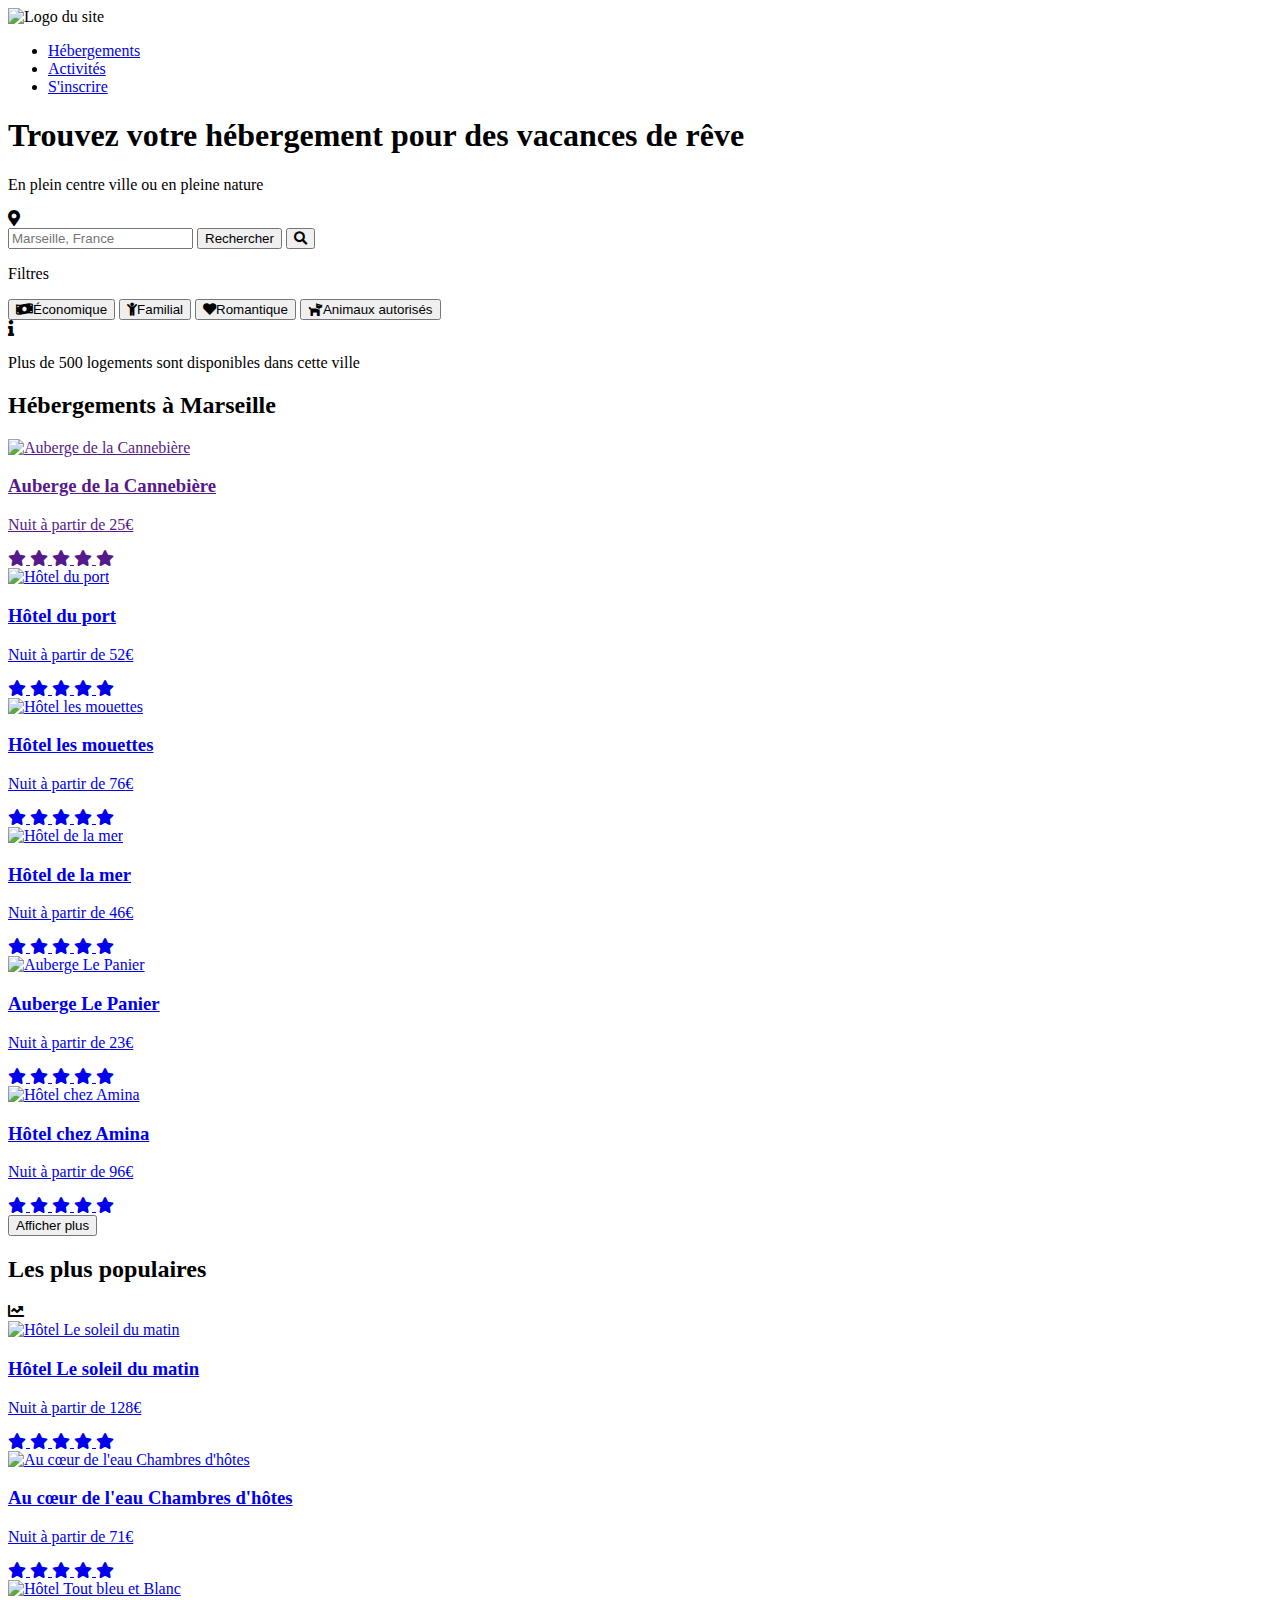
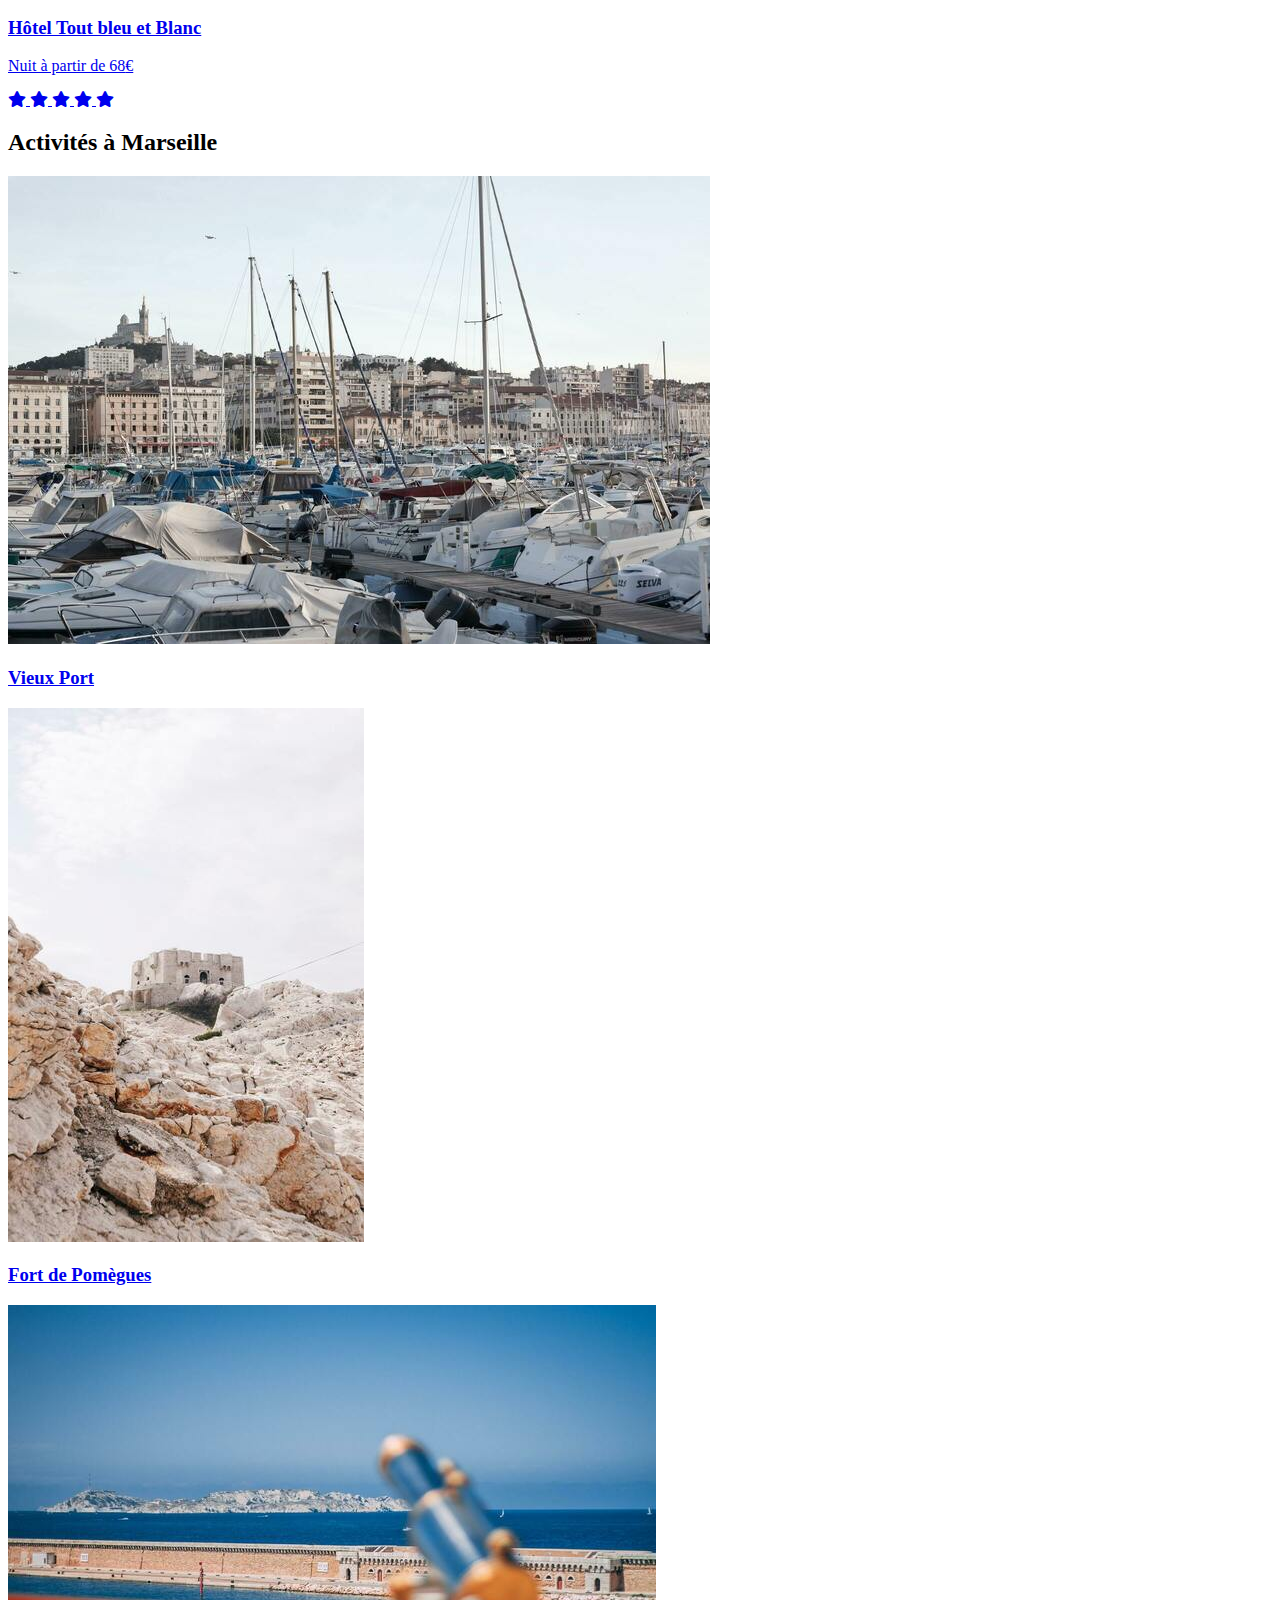
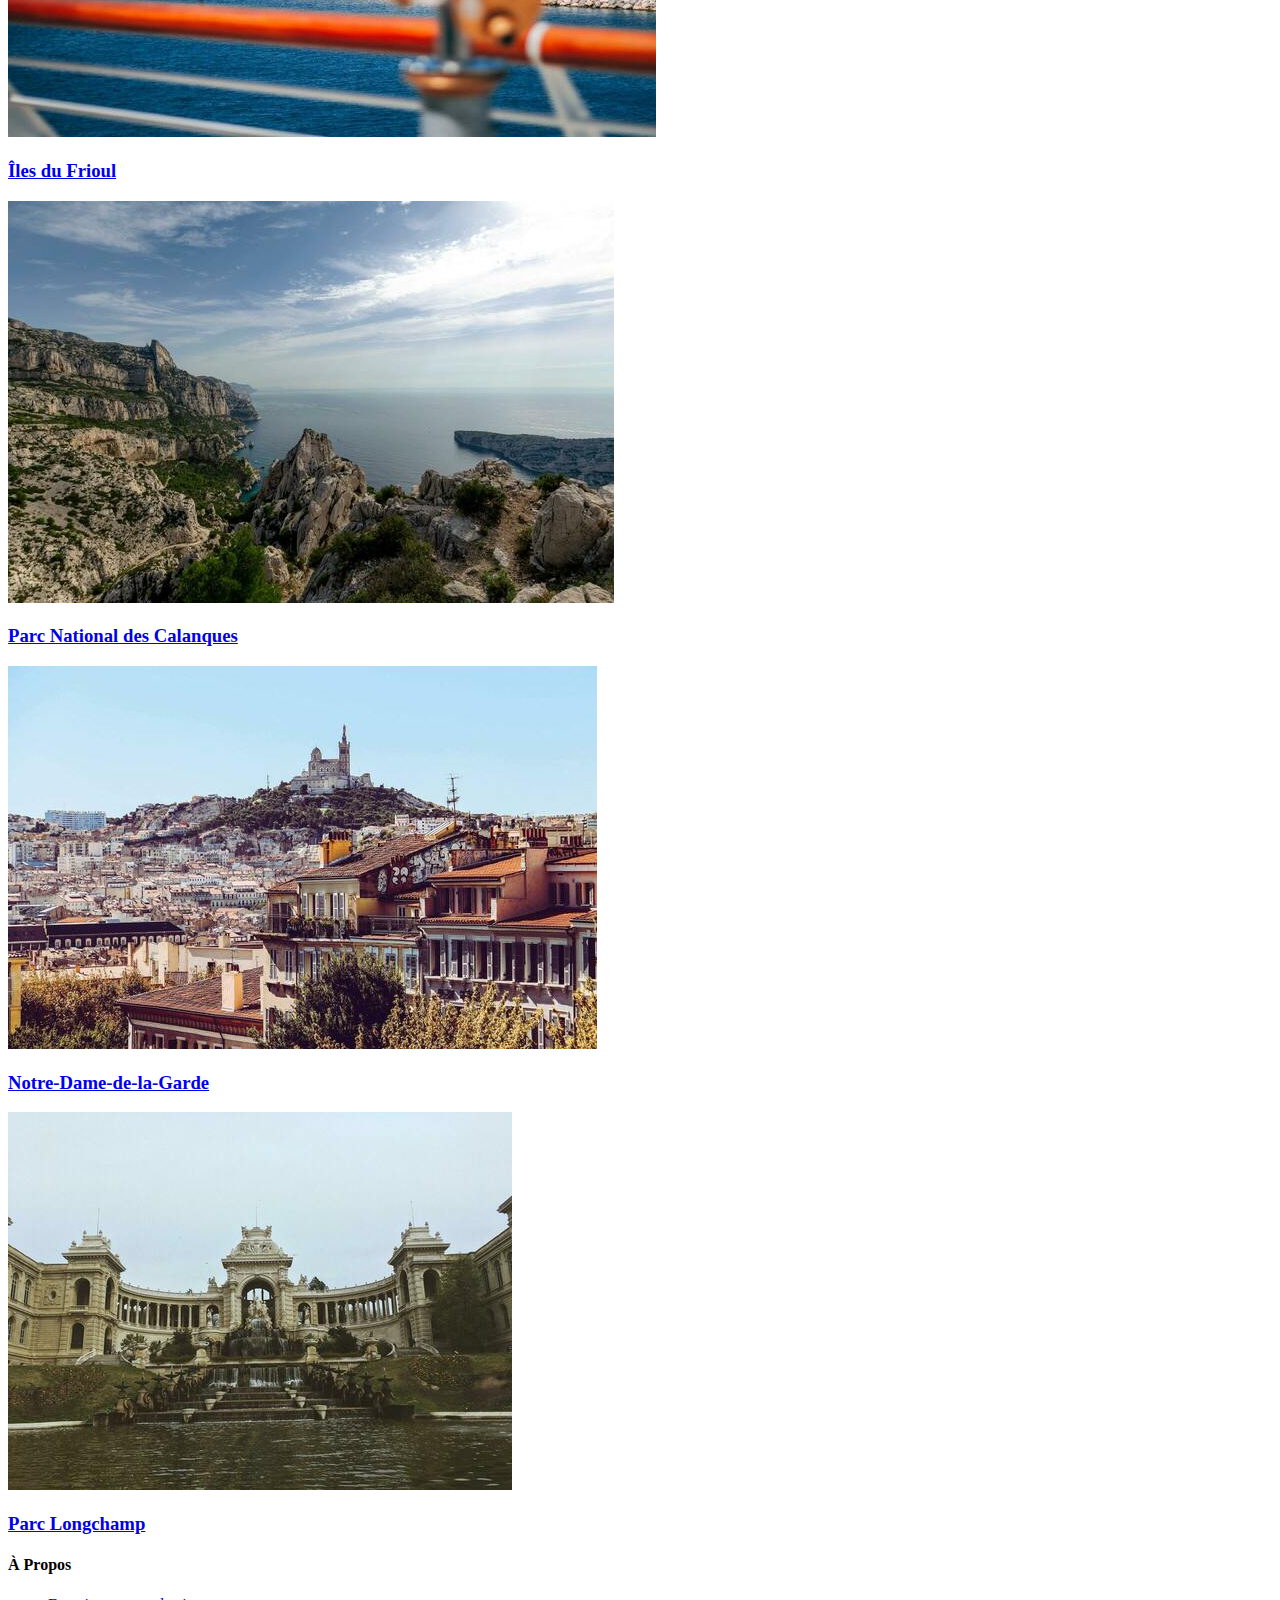
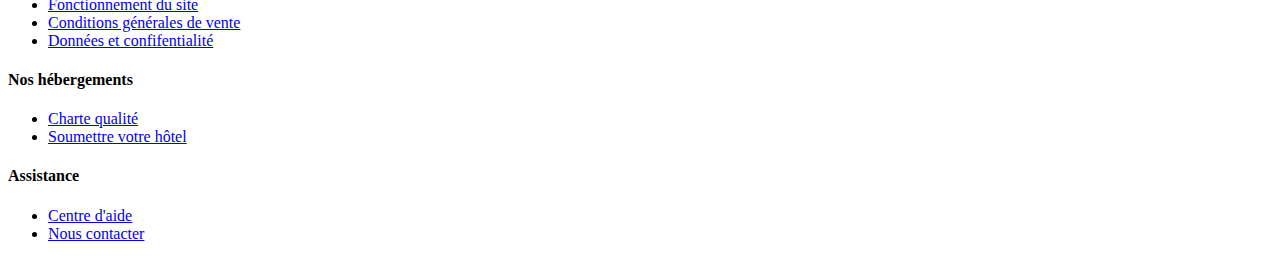
==== index.html @ c5d095ed "--no-edit" ====
<!DOCTYPE html>
<html lang="fr">

<head>
  <meta charset="UTF-8" />
  <meta http-equiv="X-UA-Compatible" content="IE=edge" />
  <meta name="viewport" content="width=device-width, initial-scale=1, minimum-scale=1" />
  <title>Reservia</title>
  <link rel="preconnect" href="https://fonts.gstatic.com" />
  <link
    href="https://fonts.googleapis.com/css2?family=Raleway:ital,wght@0,100;0,200;0,300;0,400;0,500;0,600;0,700;0,800;0,900;1,100;1,200;1,300;1,400;1,500;1,600;1,700;1,800;1,900&display=swap"
    rel="stylesheet" />
  <link rel="stylesheet" href="https://cdnjs.cloudflare.com/ajax/libs/font-awesome/5.15.3/css/all.min.css" />
  <link rel="stylesheet" href="./css/style.css" />
</head>

<body>
  <!----------Header---------->
  <header class="header">
    <img class="header__logo" src="../images/logo/Reservia.svg" alt="Logo du site" />
    <nav class="header__menu">
      <ul class="header__navigation">
        <li><a class="header__btn header__btn--accommodation" href="#hebergements">Hébergements</a></li>
        <li><a class="header__btn header__btn--activity" href="#activites">Activités</a></li>
        <li><a class="header__btn header__btn--blue header__btn--signUp btn" href="#">S'inscrire</a></li>
      </ul>
    </nav>
  </header>
  <div class="container">

    <main>
      <!--------Recherche et filtres---------->
      <section id="hebergements" class="search">
        <h1 class="search__title">
          Trouvez votre hébergement pour des vacances de rêve
        </h1>
        <p class="search__description">
          En plein centre ville ou en pleine nature
        </p>

        <!--Barre de recherche-->
        <div class="searchbar">
          <div class="searchbar__logo">
            <i class="fas fa-map-marker-alt"></i>
          </div>
          <input class="searchbar__box" type="text" placeholder="Marseille, France" />
          <button class="searchbar__btn btn">Rechercher</button>
          <button class="searchbar__btn--mobile btn"><i class="fas fa-search"></i></button>
        </div>

        <!--Filtres-->
        <div class="filter">
          <p class="filter__name">Filtres</p>
          <div class="filter__block">
            <button class="filter__btn btn">
              <i class="filter__logo fas fa-money-bill-wave"></i>Économique
            </button>
            <button class="filter__btn btn">
              <i class="filter__logo fas fa-child"></i>Familial
            </button>
            <button class="filter__btn btn">
              <i class="filter__logo fas fa-heart"></i>Romantique
            </button>
            <button class="filter__btn btn">
              <i class="filter__logo fas fa-dog"></i>Animaux autorisés
            </button>
          </div>
        </div>
        <div class="search-result">
          <i class="search-result__logo fas fa-info"></i>
          <p class="search-result__text">
            Plus de 500 logements sont disponibles dans cette ville
          </p>
        </div>
      </section>

      <!----------Cartes hébergements--------->
      <section class="accommodation">
        <!--Cartes ville-->
        <div class="city-accommodation">
          <h2 class="city-accommodation__title">Hébergements à Marseille</h2>
          <div class="city-accommodation__layout">
            <a href="">
              <article class="city-card">
                <img class="city-card__picture" src="../images/hebergements/AubergeDeLaCannebiere.jpg"
                  alt="Auberge de la Cannebière" />
                <div class="city-card__content">
                  <h3 class="city-card__title">Auberge de la Cannebière</h3>
                  <p class="city-card__description">Nuit à partir de <span class="price">25€</span> </p>
                  <div class="city-card__rating">
                    <i class="fas fa-star"></i>
                    <i class="fas fa-star"></i>
                    <i class="fas fa-star"></i>
                    <i class="fas fa-star"></i>
                    <i class="card__rating--grey fas fa-star"></i>
                  </div>
                </div>
              </article>
            </a>
            <a href="#">
              <article class="city-card">
                <img class="city-card__picture" src="../images/hebergements/HotelDuPort.jpg" alt="Hôtel du port" />
                <div class="city-card__content">
                  <h3 class="city-card__title">Hôtel du port</h3>
                  <p class="city-card__description">Nuit à partir de 52<span class="price">€</span></p>
                  <div class="city-card__rating">
                    <i class="fas fa-star"></i>
                    <i class="fas fa-star"></i>
                    <i class="fas fa-star"></i>
                    <i class="fas fa-star"></i>
                    <i class="fas fa-star"></i>
                  </div>
                </div>
              </article>
            </a>
            <a href="#">
              <article class="city-card">
                <img class="city-card__picture" src="../images/hebergements/HotelLesMouettes.jpg"
                  alt="Hôtel les mouettes" />
                <div class="city-card__content">
                  <h3 class="city-card__title">Hôtel les mouettes</h3>
                  <p class="city-card__description">Nuit à partir de 76<span class="price">€</span></p>
                  <div class="city-card__rating">
                    <i class="fas fa-star"></i>
                    <i class="fas fa-star"></i>
                    <i class="fas fa-star"></i>
                    <i class="fas fa-star"></i>
                    <i class="card__rating--grey fas fa-star"></i>
                  </div>
                </div>
              </article>
            </a>
            <a href="#">
              <article class="city-card">
                <img class="city-card__picture" src="../images/hebergements/hotelDeLaMer.jpg" alt="Hôtel de la mer" />
                <div class="city-card__content">
                  <h3 class="city-card__title">Hôtel de la mer</h3>
                  <p class="city-card__description">Nuit à partir de 46<span class="price">€</span></p>
                  <div class="city-card__rating">
                    <i class="fas fa-star"></i>
                    <i class="fas fa-star"></i>
                    <i class="fas fa-star"></i>
                    <i class="card__rating--grey fas fa-star"></i>
                    <i class="card__rating--grey fas fa-star"></i>
                  </div>
                </div>
              </article>
            </a>
            <a href="#">
              <article class="city-card">
                <img class="city-card__picture" src="../images/hebergements/AubergeLePanier.jpg"
                  alt="Auberge Le Panier" />
                <div class="city-card__content">
                  <h3 class="city-card__title">Auberge Le Panier</h3>
                  <p class="city-card__description">Nuit à partir de <span class="price">23€</span></p>
                  <div class="city-card__rating">
                    <i class="fas fa-star"></i>
                    <i class="fas fa-star"></i>
                    <i class="fas fa-star"></i>
                    <i class="fas fa-star"></i>
                    <i class="card__rating--grey fas fa-star"></i>
                  </div>
                </div>
              </article>
            </a>
            <a href="#">
              <article class="city-card">
                <img class="city-card__picture" src="../images/hebergements/hotelChezAmina.jpg"
                  alt="Hôtel chez Amina" />
                <div class="city-card__content">
                  <h3 class="city-card__title">Hôtel chez Amina</h3>
                  <p class="city-card__description">Nuit à partir de 96<span class="price">€</span></p>
                  <div class="city-card__rating">
                    <i class="fas fa-star"></i>
                    <i class="fas fa-star"></i>
                    <i class="fas fa-star"></i>
                    <i class="fas fa-star"></i>
                    <i class="card__rating--grey fas fa-star"></i>
                  </div>
                </div>
              </article>
            </a>
          </div>
          <button class="city-accommodation__btn btn">Afficher plus</button>
        </div>

        <!--Cartes populaires-->
        <div class="popular-accommodation">
          <div class="popular-accommodation__header">
            <h2 class="popular-accommodation__title">Les plus populaires</h2>
            <i class="popular-accommodation__logo fas fa-chart-line"></i>
          </div>
          <div class="popular-accommodation__layout">
            <a href="#">
              <article class="popular-card">
                <img src="../images/hebergements/HotelLeSoleil.jpg" alt="Hôtel Le soleil du matin"
                  class="popular-card__picture">
                <div class="popular-card__content">
                  <h3 class="popular-card__title">Hôtel Le soleil du matin</h3>
                  <p class="popular-card__description">Nuit à partir de 128<span class="price">€</span></p>
                  <div class="popular-card__rating">
                    <i class="fas fa-star"></i>
                    <i class="fas fa-star"></i>
                    <i class="fas fa-star"></i>
                    <i class="fas fa-star"></i>
                    <i class="fas fa-star"></i>
                  </div>
                </div>
              </article>
            </a>
            <a href="#">
              <article class="popular-card">
                <img src="../images/hebergements/auCoeurDeLeau.jpg" alt="Au cœur de l'eau Chambres d'hôtes"
                  class="popular-card__picture">
                <div class="popular-card__content">
                  <h3 class="popular-card__title">Au cœur de l'eau Chambres d'hôtes</h3>
                  <p class="popular-card__description">Nuit à partir de 71<span class="price">€</span></p>
                  <div class="popular-card__rating">
                    <i class="fas fa-star"></i>
                    <i class="fas fa-star"></i>
                    <i class="fas fa-star"></i>
                    <i class="fas fa-star"></i>
                    <i class="card__rating--grey fas fa-star"></i>
                  </div>
                </div>
              </article>
            </a>
            </article></a>
            <a href="#">
              <article class="popular-card">
                <img src="../images/hebergements/hotelToutBleu.jpg" alt="Hôtel Tout bleu et Blanc"
                  class="popular-card__picture">
                <div class="popular-card__content">
                  <h3 class="popular-card__title">Hôtel Tout bleu et Blanc</h3>
                  <p class="popular-card__description">Nuit à partir de 68<span class="price">€</span></p>
                  <div class="popular-card__rating">
                    <i class="fas fa-star"></i>
                    <i class="fas fa-star"></i>
                    <i class="fas fa-star"></i>
                    <i class="fas fa-star"></i>
                    <i class="card__rating--grey fas fa-star"></i>
                  </div>
                </div>
              </article>
            </a>
          </div>
        </div>
      </section>

      <!----------Cartes activités---------->
      <section id="activites" class="activity">
        <h2 class="activiy__title">Activités à Marseille</h2>
        <div class="activity__layout">
          <a href="#">
            <article class="activity-card activity-card--xlarge">
              <img class="activity-card__picture activity-card__picture--xlarge" src="../images/activites/VieuxPort.jpg"
                alt="Vieux Port">
              <h3 class="activity-card__title">Vieux Port</h3>
            </article>
          </a>
          <div class="activity__block">
            <a href="#">
              <article class="activity-card activity-card--large">
                <img class="activity-card__picture activity-card__picture--large"
                  src="../images/activites/FortDePomegues.jpg" alt="Fort de Pomègues">
                <h3 class="activity-card__title">Fort de Pomègues</h3>
              </article>
            </a>
            <a href="#">
              <article class="activity-card activity-card--xsmall">
                <img class="activity-card__picture activity-card__picture--xsmall"
                  src="../images/activites/IlesDuFrioul.jpg" alt="Îles du Frioul">
                <h3 class="activity-card__title">Îles du Frioul</h3>
              </article>
            </a>
          </div>
          <a href="#">
            <article class="activity-card activity-card--xlarge">
              <img class="activity-card__picture activity-card__picture--xlarge" src="../images/activites/Calanques.jpg"
                alt="Parc National des Calanques">
              <h3 class="activity-card__title">Parc National des Calanques</h3>
            </article>
          </a>
          <div class="activity__block">
            <a href="#">
              <article class="activity-card activity-card--small">
                <img class="activity-card__picture activity-card__picture--small"
                  src="../images/activites/NotreDame.jpg" alt="Notre-Dame-de-la-Garde">
                <h3 class="activity-card__title">Notre-Dame-de-la-Garde</h3>
              </article>
            </a>
            <a href="#">
              <article class="activity-card activity-card--medium">
                <img class="activity-card__picture activity-card__picture--medium"
                  src="../images/activites/ParcLongchamp.jpg" alt="Parc Longchamp">
                <h3 class="activity-card__title">Parc Longchamp</h3>
              </article>
            </a>
          </div>
        </div>
      </section>
    </main>
  </div>

  <!---------Footer---------->
  <footer class="footer">
    <div class="footer-section">
      <h4 class="footer-section__title">À Propos</h4>
      <ul class="footer-section__content">
        <li><a href="#">Fonctionnement du site</a></li>
        <li><a href="#">Conditions générales de vente</a></li>
        <li><a href="#">Données et confifentialité</a></li>
      </ul>
    </div>
    <div class="footer-section">
      <h4 class="footer-section__title">Nos hébergements</h4>
      <ul class="footer-section__content">
        <li><a href="#">Charte qualité</a></li>
        <li><a href="#">Soumettre votre hôtel</a></li>
      </ul>
    </div>
    <div class="footer-section">
      <h4 class="footer-section__title">Assistance</h4>
      <ul class="footer-section__content">
        <li><a href="#">Centre d'aide</a></li>
        <li><a href="#">Nous contacter</a></li>
      </ul>
    </div>
  </footer>
</body>

</html>
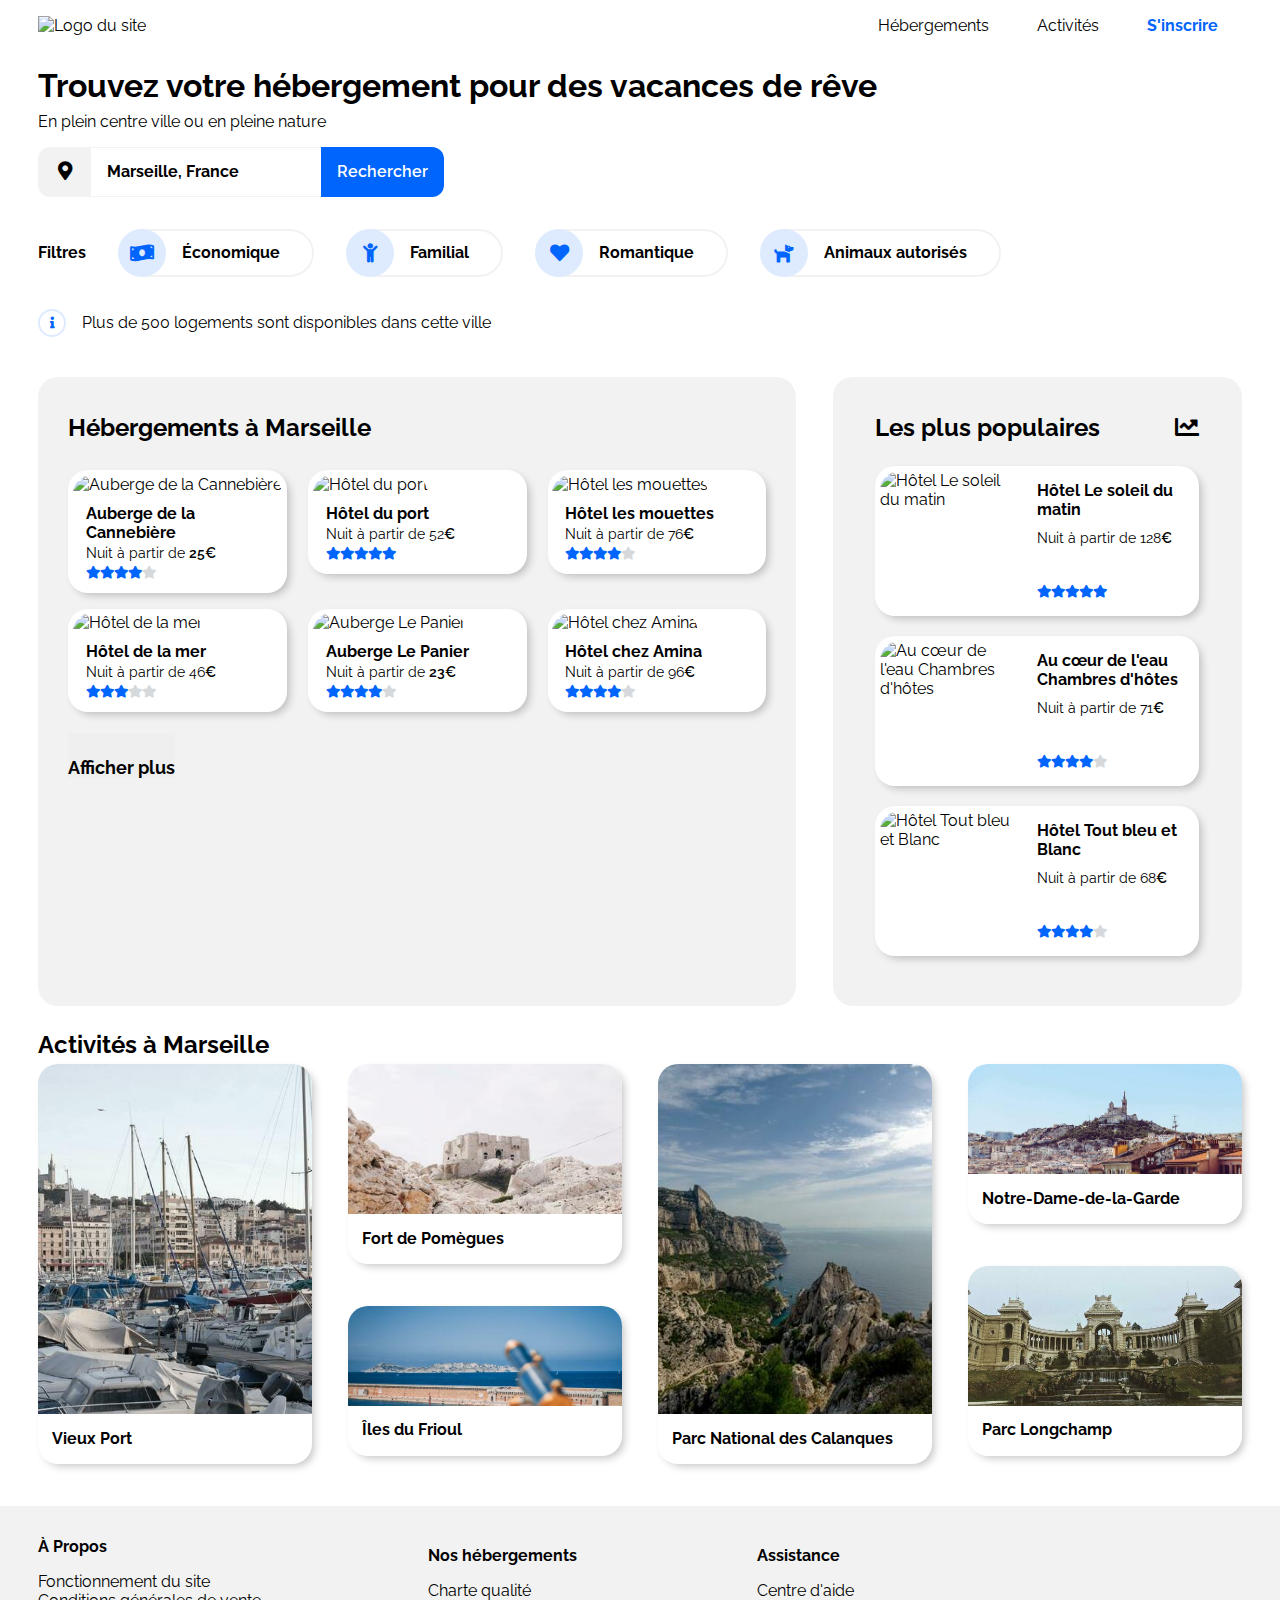
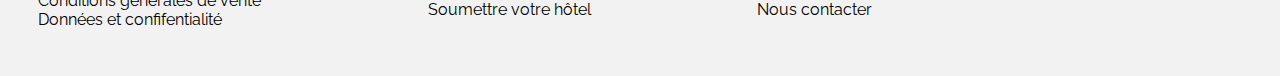
==== commit 9c41cd03: "modification du chemin css" ====
--- a/css/style.css
+++ b/css/style.css
@@ -0,0 +1,587 @@
+/*--------Structure générale----------*/
+* {
+    margin: 0;
+    padding: 0;
+    box-sizing: border-box;
+    font-family: "Raleway", sans-serif;
+}
+
+body {
+    max-width: 1440px;
+    margin: 0 auto;
+    width: 100%;
+}
+.container,
+.header {
+    margin: 0 3%;
+}
+a {
+    text-decoration: none;
+    color: black;
+}
+li {
+    list-style: none;
+}
+.searchbar__logo,
+.city-accommodation,
+.popular-accommodation,
+.footer {
+    background: #f2f2f2;
+}
+/*Polices*/
+.btn,
+.searchbar__box,
+.filter__name {
+    font-weight: 700;
+}
+.searchbar__btn,
+.price {
+    font-weight: 600;
+}
+
+/*Icônes Font Awesome*/
+i.fas {
+    display: flex;
+}
+
+/*----------Header----------*/
+.header {
+    display: flex;
+    justify-content: space-between;
+    align-items: center;
+    padding: 1rem 0;
+}
+.header__btn {
+    padding: 1.5rem;
+}
+.header__navigation {
+    display: flex;
+}
+.header__btn--signUp {
+    color: #0065fc;
+}
+.header__btn--accommodation:hover,
+.header__btn--activity:hover {
+    border-top: solid 2px #0065fc;
+    color: #0065fc;
+}
+
+/*----------Recherche et filtres----------*/
+
+/*Structure générale*/
+.search {
+    padding: 1rem 0;
+}
+.search__description {
+    margin: 0.5rem 0 1rem 0;
+}
+/*Barre de recherche*/
+.searchbar {
+    display: flex;
+}
+.searchbar__box,
+.searchbar__logo,
+.searchbar__btn,
+.searchbar__btn--mobile {
+    padding: 0.9rem 1em;
+}
+.searchbar__box,
+.searchbar__btn,
+.filter__btn {
+    font-size: 1rem;
+}
+.searchbar__logo {
+    border-radius: 12px 0 0 12px;
+    font-size: 1.2rem;
+}
+.searchbar__box {
+    border-left: none;
+    border-right: none;
+    border-bottom: 1px #f2f2f2 solid;
+    border-top: 1px #f2f2f2 solid;
+    color: black;
+}
+::placeholder {
+    color: black;
+}
+.searchbar__btn,
+.searchbar__btn--mobile {
+    background: #0065fc;
+    color: white;
+    border: none;
+}
+.searchbar__btn {
+    border-radius: 0 12px 12px 0;
+    opacity: 1;
+}
+@media (min-width: 1024px) {
+    .searchbar__btn--mobile {
+        display: none;
+    }
+}
+.searchbar__btn:hover {
+    opacity: 0.8;
+    cursor: pointer;
+}
+
+/*Filtres*/
+.filter {
+    display: flex;
+    align-items: center;
+    padding: 2rem 0;
+}
+.filter__name,
+.filter__logo,
+.search-result__logo {
+    margin-right: 1rem;
+}
+.filter__block {
+    display: flex;
+}
+.filter__btn {
+    display: flex;
+    align-items: center;
+    border: solid 2px #f2f2f2;
+    border-left: none;
+    border-radius: 30px;
+    padding-right: 2em;
+    background: none;
+    height: 3em;
+    margin: 0 1rem;
+    transform: scale(1);
+    transition: transform 250ms;
+}
+.filter__btn:hover {
+    transform: scale(1.2);
+    cursor: pointer;
+}
+.filter__logo {
+    display: flex;
+    justify-content: center;
+    align-items: center;
+    color: #0065fc;
+    background: #deebff;
+    font-size: 1.2rem;
+    height: 3rem;
+    width: 3rem;
+    border-radius: 50%;
+}
+.search-result {
+    display: flex;
+    align-items: center;
+}
+.search-result__logo {
+    display: flex;
+    justify-content: center;
+    align-items: center;
+    color: #0065fc;
+    font-size: 12px;
+    border: #deebff solid 2px;
+    padding: 1em;
+    height: 1.5rem;
+    width: 1.5rem;
+    border-radius: 50%;
+}
+/*----------Cartes hébergements et activités----------*/
+
+/*------Structure générale des cartes------*/
+.city-card,
+.popular-card,
+.activity-card {
+    background: white;
+    border-radius: 20px;
+    box-shadow: 4px 4px 8px -2px rgba(0, 0, 0, 0.24);
+}
+.city-card__picture,
+.popular-card__picture,
+.activity-card__picture {
+    object-fit: cover;
+    width: 100%;
+}
+.city-card__picture,
+.activity-card__picture {
+    border-radius: 20px 20px 0 0;
+}
+/*---Cartes hébergements---*/
+.accommodation {
+    display: flex;
+    justify-content: space-between;
+    padding: 2% 0;
+}
+.accommodation a {
+    width: 100%;
+}
+.city-accommodation,
+.popular-accommodation {
+    border-radius: 20px;
+    padding: 3% 2.5% 0.5% 2.5%;
+}
+.city-accommodation__layout,
+.popular-accommodation__layout {
+    padding: 1.5rem 0;
+}
+.city-card,
+.popular-card {
+    padding: 0.3rem;
+}
+.city-card__title,
+.popular-card__title {
+    font-size: 1em;
+}
+.city-card__description,
+.popular-card__description {
+    font-size: 0.9em;
+}
+.city-card__rating,
+.popular-card__rating {
+    display: flex;
+    color: #0065fc;
+    font-size: 0.8em;
+}
+.card__rating--grey {
+    color: #d5d9db;
+}
+
+/*--Cartes villes--*/
+.city-accommodation {
+    margin-right: 3%;
+    width: 65%;
+}
+.city-accommodation__layout {
+    display: grid;
+    grid-template-columns: 1fr 1fr 1fr;
+    justify-items: center;
+    grid-gap: 3%;
+}
+.city-card {
+    margin: 2% 0;
+    width: 100%;
+}
+.city-card__picture {
+    max-height: 115px;
+}
+.city-card__content {
+    padding: 0.5rem 0.8rem;
+}
+.city-card__title {
+    margin: 2px 0;
+}
+.city-card__description {
+    margin-bottom: 6px;
+}
+.city-accommodation__btn {
+    border: none;
+    font-size: 1.1rem;
+    padding-top: 1.5rem;
+    opacity: 1;
+}
+.city-accommodation__btn:hover {
+    cursor: pointer;
+    opacity: 0.8;
+}
+
+/*--Cartes populaires--*/
+.popular-accommodation {
+    width: 35%;
+}
+.popular-accommodation__header,
+.popular-accommodation__layout {
+    width: 93%;
+    margin: auto;
+}
+.popular-accommodation__header {
+    display: flex;
+    justify-content: space-between;
+    align-items: center;
+}
+.popular-accommodation__logo {
+    font-size: 1.5em;
+}
+.popular-card {
+    display: flex;
+    margin-bottom: 20px;
+    height: 150px;
+}
+.popular-card__picture {
+    max-height: 200px;
+    width: 45%;
+    min-width: 45%;
+    border-radius: 20px 0 0 20px;
+}
+.popular-card__content {
+    margin-left: 1rem;
+}
+.popular-card__title,
+.popular-card__description {
+    margin: 10px 0;
+}
+.popular-card__rating {
+    margin-top: 2.5rem;
+}
+/*-----Cartes activités-----*/
+.activity__layout {
+    display: grid;
+    grid-template-columns: 1fr 1fr 1fr 1fr;
+    grid-gap: 3%;
+    margin: 0;
+}
+.activity-card {
+    margin: 2% 0 15% 0;
+}
+.activity-card--xlarge {
+    height: 400px;
+}
+.activity-card__picture--xlarge {
+    height: 350px;
+    object-position: 35% 40%;
+}
+.activity-card--large {
+    height: 200px;
+}
+.activity-card__picture--large {
+    height: 150px;
+    object-position: 50% 45%;
+}
+.activity-card--xsmall {
+    height: 150px;
+}
+.activity-card__picture--xsmall {
+    height: 100px;
+    object-position: 50% 25%;
+}
+.activity-card--small {
+    height: 160px;
+}
+.activity-card__picture--small {
+    height: 110px;
+    object-position: 50% 1%;
+}
+.activity-card--medium {
+    height: 190px;
+}
+.activity-card__picture--medium {
+    height: 140px;
+}
+.activity-card__title {
+    font-size: 1em;
+    margin: 4% 0 4% 5%;
+}
+
+/*----------Footer----------*/
+.footer {
+    display: flex;
+    align-items: center;
+    height: 170px;
+}
+.footer-section {
+    margin: 0 10% 0 3%;
+}
+.footer-section__content {
+    padding: 1rem 0;
+}
+@media (min-width: 1441px) {
+    .footer {
+        margin: 0 3%;
+    }
+}
+
+/*------------------------------Version Mobile------------------------------*/
+@media (max-width: 1023px) {
+    .container {
+        margin: 4% 0;
+    }
+    .search,
+    .city-accommodation,
+    .activity {
+        margin: 0 4%;
+    }
+    h1,
+    h2 {
+        font-size: 1.3rem;
+    }
+    /*----------Header---------*/
+
+    .header {
+        margin: 0;
+        flex-wrap: wrap;
+        padding: 0;
+    }
+    .header__btn {
+        display: block;
+    }
+    .header__btn--signUp,
+    .header__logo {
+        padding: 1.5rem;
+    }
+    .header__menu {
+        text-align: center;
+    }
+    .header li {
+        width: 50%;
+    }
+
+    .header__btn--signUp {
+        position: absolute;
+        bottom: 80px;
+        right: 1px;
+    }
+    .header__menu {
+        width: 100%;
+    }
+    .header__navigation {
+        flex-wrap: wrap;
+        position: relative;
+    }
+    .header__btn--accommodation,
+    .header__btn--activity {
+        border-bottom: solid 3px #d5d9db;
+    }
+    .header__btn--accommodation:hover,
+    .header__btn--activity:hover {
+        border-top: none;
+        border-bottom: solid 3px #0065fc;
+        color: #0065fc;
+    }
+
+    /*----------Recherche et filtres---------*/
+
+    /*------Barre de recherche-----*/
+    .search__title,
+    .search__description {
+        margin-right: 5%;
+    }
+    .searchbar__btn {
+        display: none;
+    }
+    .searchbar__box {
+        padding: 1vh 5vw;
+    }
+    .searchbar__btn--mobile {
+        font-size: 1.1rem;
+        border-radius: 30%;
+        margin-left: -10px;
+    }
+    /*------Filtres------*/
+    .filter {
+        flex-direction: column;
+        align-items: unset;
+    }
+    .filter__block {
+        align-items: flex-start;
+        flex-wrap: wrap;
+        margin-top: 1rem;
+    }
+    .filter__btn {
+        margin: 0.3rem 0.5rem 0.3rem 0;
+        font-size: 0.9em;
+    }
+    /*----------Cartes hébergements et activités----------*/
+
+    /*---Structure générale des cartes---*/
+    .accommodation {
+        flex-direction: column-reverse;
+        align-items: center;
+    }
+    .city-accommodation,
+    .popular-accommodation,
+    .popular-accommodation__header,
+    .popular-accommodation__layout {
+        width: 100%;
+    }
+    .city-accommodation,
+    .popular-accommodation {
+        padding: 4%;
+    }
+    /*cartes populaires*/
+    .popular-accommodation {
+        border-radius: 0;
+    }
+    /*cartes villes*/
+    .city-accommodation,
+    .city-accommodation__btn {
+        background: none;
+    }
+    .city-accommodation {
+        width: 100%;
+    }
+    .city-accommodation__layout {
+        display: flex;
+        flex-direction: column;
+    }
+    .city-card {
+        width: 100%;
+    }
+    .city-accommodation__btn {
+        padding: 0;
+    }
+    /*Cartes activités*/
+    .activity {
+        padding: 1rem 0;
+    }
+    .activity__layout {
+        display: flex;
+        flex-direction: column;
+    }
+    .activity-card {
+        height: 200px;
+        margin: 1rem 0 0 0;
+    }
+
+    .activity-card__picture {
+        height: 150px;
+    }
+}
+/*----------Footer----------*/
+@media (max-width: 767px) {
+    .footer {
+        flex-direction: column;
+        align-items: flex-start;
+        height: 300px;
+        padding: 1rem 0;
+    }
+}
+
+/*--------------------Version tablette----------------------*/
+@media (min-width: 768px) and (max-width: 1023px) {
+    .accommodation {
+        padding: 0
+    }
+    .city-accommodation__btn {
+       padding-top: 2%; 
+    }
+    .city-accommodation__layout,
+    .activity__layout {
+        display: grid;
+        grid-template-columns: 1fr 1fr 1fr;
+    }
+    .activity__block {
+        display: contents;
+    }
+}
+
+/*-------Responsive dekstiop petits écrans------*/
+@media (min-width: 1024px) and (max-width: 1200px) {
+    .accommodation {
+        flex-direction: column;
+    }
+    .city-accommodation,
+    .popular-accommodation {
+        width: 100%;
+    }
+    .city-accommodation__btn {
+        padding: 1.5rem;
+    }
+    .popular-accommodation {
+        margin-top: 2%;
+    }
+    .popular-accommodation__layout {
+        display: grid;
+        grid-template-columns: 1fr 1fr;
+        grid-gap: 2%;
+    }
+    .activity-card__title {
+        white-space: nowrap;
+        overflow: hidden;
+        text-overflow: ellipsis;
+    }
+}
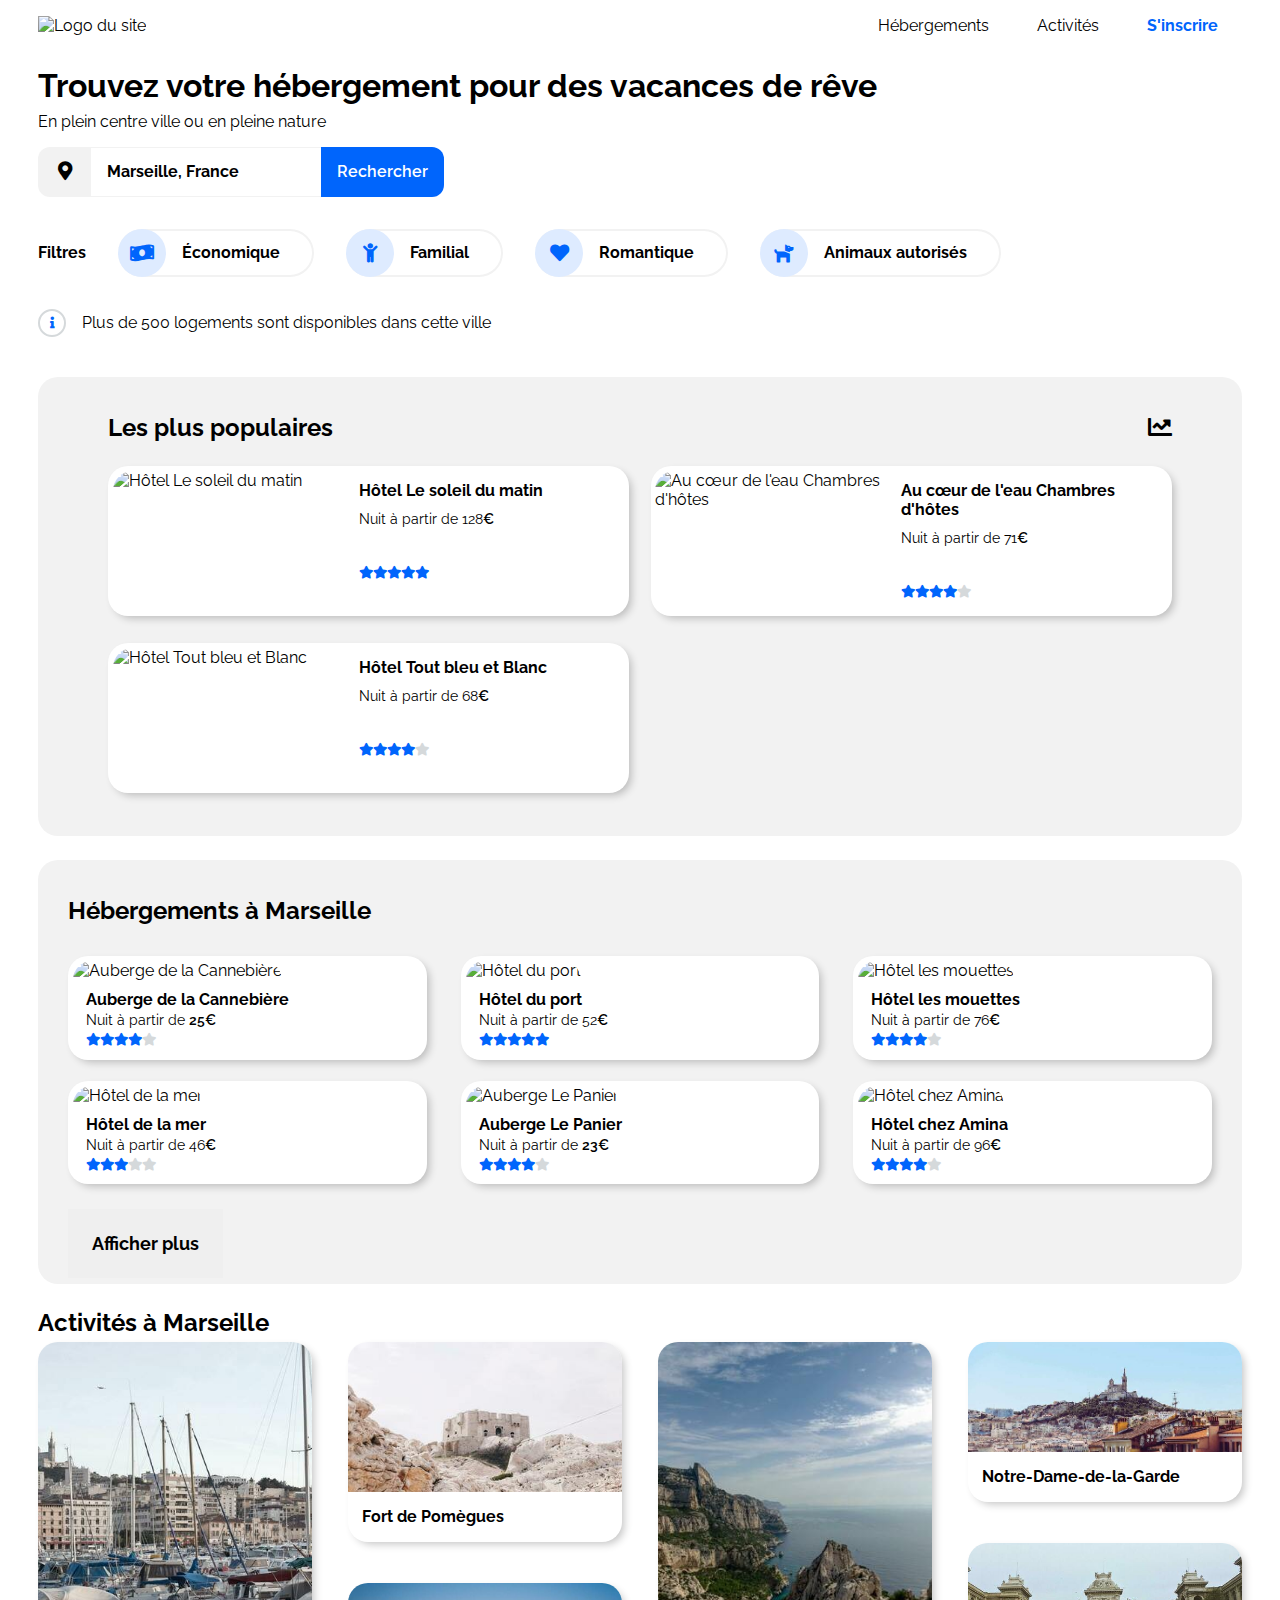
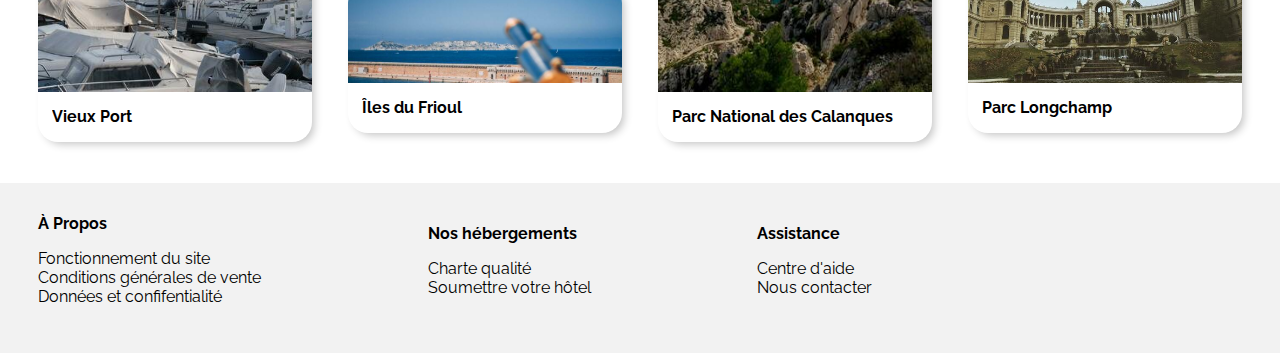
==== commit 11148c74: "correction media queries" ====
--- a/index.html
+++ b/index.html
@@ -6,18 +6,18 @@
   <meta http-equiv="X-UA-Compatible" content="IE=edge" />
   <meta name="viewport" content="width=device-width, initial-scale=1, minimum-scale=1" />
   <title>Reservia</title>
+  <link rel="shortcut icon" href="images/logo/favicon.png">
   <link rel="preconnect" href="https://fonts.gstatic.com" />
-  <link
-    href="https://fonts.googleapis.com/css2?family=Raleway:ital,wght@0,100;0,200;0,300;0,400;0,500;0,600;0,700;0,800;0,900;1,100;1,200;1,300;1,400;1,500;1,600;1,700;1,800;1,900&display=swap"
+  <link href="https://fonts.googleapis.com/css2?family=Raleway:ital,wght@0,400;0,600;0,700&display=swap"
     rel="stylesheet" />
   <link rel="stylesheet" href="https://cdnjs.cloudflare.com/ajax/libs/font-awesome/5.15.3/css/all.min.css" />
   <link rel="stylesheet" href="./css/style.css" />
 </head>
 
 <body>
-  <!----------Header---------->
+  <!--Header-->
   <header class="header">
-    <img class="header__logo" src="../images/logo/Reservia.svg" alt="Logo du site" />
+    <img class="header__logo" src="./images/logo/Reservia.svg" alt="Logo du site" />
     <nav class="header__menu">
       <ul class="header__navigation">
         <li><a class="header__btn header__btn--accommodation" href="#hebergements">Hébergements</a></li>
@@ -29,7 +29,7 @@
   <div class="container">
 
     <main>
-      <!--------Recherche et filtres---------->
+      <!--Recherche et filtres-->
       <section id="hebergements" class="search">
         <h1 class="search__title">
           Trouvez votre hébergement pour des vacances de rêve
@@ -74,7 +74,7 @@
         </div>
       </section>
 
-      <!----------Cartes hébergements--------->
+      <!--Cartes hébergements-->
       <section class="accommodation">
         <!--Cartes ville-->
         <div class="city-accommodation">
@@ -82,7 +82,7 @@
           <div class="city-accommodation__layout">
             <a href="">
               <article class="city-card">
-                <img class="city-card__picture" src="../images/hebergements/AubergeDeLaCannebiere.jpg"
+                <img class="city-card__picture" src="./images/hebergements/AubergeDeLaCannebiere.jpg"
                   alt="Auberge de la Cannebière" />
                 <div class="city-card__content">
                   <h3 class="city-card__title">Auberge de la Cannebière</h3>
@@ -99,7 +99,7 @@
             </a>
             <a href="#">
               <article class="city-card">
-                <img class="city-card__picture" src="../images/hebergements/HotelDuPort.jpg" alt="Hôtel du port" />
+                <img class="city-card__picture" src="./images/hebergements/HotelDuPort.jpg" alt="Hôtel du port" />
                 <div class="city-card__content">
                   <h3 class="city-card__title">Hôtel du port</h3>
                   <p class="city-card__description">Nuit à partir de 52<span class="price">€</span></p>
@@ -115,7 +115,7 @@
             </a>
             <a href="#">
               <article class="city-card">
-                <img class="city-card__picture" src="../images/hebergements/HotelLesMouettes.jpg"
+                <img class="city-card__picture" src="./images/hebergements/HotelLesMouettes.jpg"
                   alt="Hôtel les mouettes" />
                 <div class="city-card__content">
                   <h3 class="city-card__title">Hôtel les mouettes</h3>
@@ -132,7 +132,7 @@
             </a>
             <a href="#">
               <article class="city-card">
-                <img class="city-card__picture" src="../images/hebergements/hotelDeLaMer.jpg" alt="Hôtel de la mer" />
+                <img class="city-card__picture" src="./images/hebergements/hotelDeLaMer.jpg" alt="Hôtel de la mer" />
                 <div class="city-card__content">
                   <h3 class="city-card__title">Hôtel de la mer</h3>
                   <p class="city-card__description">Nuit à partir de 46<span class="price">€</span></p>
@@ -148,7 +148,7 @@
             </a>
             <a href="#">
               <article class="city-card">
-                <img class="city-card__picture" src="../images/hebergements/AubergeLePanier.jpg"
+                <img class="city-card__picture" src="./images/hebergements/AubergeLePanier.jpg"
                   alt="Auberge Le Panier" />
                 <div class="city-card__content">
                   <h3 class="city-card__title">Auberge Le Panier</h3>
@@ -165,8 +165,7 @@
             </a>
             <a href="#">
               <article class="city-card">
-                <img class="city-card__picture" src="../images/hebergements/hotelChezAmina.jpg"
-                  alt="Hôtel chez Amina" />
+                <img class="city-card__picture" src="./images/hebergements/hotelChezAmina.jpg" alt="Hôtel chez Amina" />
                 <div class="city-card__content">
                   <h3 class="city-card__title">Hôtel chez Amina</h3>
                   <p class="city-card__description">Nuit à partir de 96<span class="price">€</span></p>
@@ -193,7 +192,7 @@
           <div class="popular-accommodation__layout">
             <a href="#">
               <article class="popular-card">
-                <img src="../images/hebergements/HotelLeSoleil.jpg" alt="Hôtel Le soleil du matin"
+                <img src="./images/hebergements/HotelLeSoleil.jpg" alt="Hôtel Le soleil du matin"
                   class="popular-card__picture">
                 <div class="popular-card__content">
                   <h3 class="popular-card__title">Hôtel Le soleil du matin</h3>
@@ -210,7 +209,7 @@
             </a>
             <a href="#">
               <article class="popular-card">
-                <img src="../images/hebergements/auCoeurDeLeau.jpg" alt="Au cœur de l'eau Chambres d'hôtes"
+                <img src="./images/hebergements/auCoeurDeLeau.jpg" alt="Au cœur de l'eau Chambres d'hôtes"
                   class="popular-card__picture">
                 <div class="popular-card__content">
                   <h3 class="popular-card__title">Au cœur de l'eau Chambres d'hôtes</h3>
@@ -225,10 +224,9 @@
                 </div>
               </article>
             </a>
-            </article></a>
             <a href="#">
               <article class="popular-card">
-                <img src="../images/hebergements/hotelToutBleu.jpg" alt="Hôtel Tout bleu et Blanc"
+                <img src="./images/hebergements/hotelToutBleu.jpg" alt="Hôtel Tout bleu et Blanc"
                   class="popular-card__picture">
                 <div class="popular-card__content">
                   <h3 class="popular-card__title">Hôtel Tout bleu et Blanc</h3>
@@ -247,13 +245,13 @@
         </div>
       </section>
 
-      <!----------Cartes activités---------->
+      <!--Cartes activités-->
       <section id="activites" class="activity">
         <h2 class="activiy__title">Activités à Marseille</h2>
         <div class="activity__layout">
           <a href="#">
             <article class="activity-card activity-card--xlarge">
-              <img class="activity-card__picture activity-card__picture--xlarge" src="../images/activites/VieuxPort.jpg"
+              <img class="activity-card__picture activity-card__picture--xlarge" src="./images/activites/VieuxPort.jpg"
                 alt="Vieux Port">
               <h3 class="activity-card__title">Vieux Port</h3>
             </article>
@@ -262,21 +260,21 @@
             <a href="#">
               <article class="activity-card activity-card--large">
                 <img class="activity-card__picture activity-card__picture--large"
-                  src="../images/activites/FortDePomegues.jpg" alt="Fort de Pomègues">
+                  src="./images/activites/FortDePomegues.jpg" alt="Fort de Pomègues">
                 <h3 class="activity-card__title">Fort de Pomègues</h3>
               </article>
             </a>
             <a href="#">
               <article class="activity-card activity-card--xsmall">
                 <img class="activity-card__picture activity-card__picture--xsmall"
-                  src="../images/activites/IlesDuFrioul.jpg" alt="Îles du Frioul">
+                  src="./images/activites/IlesDuFrioul.jpg" alt="Îles du Frioul">
                 <h3 class="activity-card__title">Îles du Frioul</h3>
               </article>
             </a>
           </div>
           <a href="#">
             <article class="activity-card activity-card--xlarge">
-              <img class="activity-card__picture activity-card__picture--xlarge" src="../images/activites/Calanques.jpg"
+              <img class="activity-card__picture activity-card__picture--xlarge" src="./images/activites/Calanques.jpg"
                 alt="Parc National des Calanques">
               <h3 class="activity-card__title">Parc National des Calanques</h3>
             </article>
@@ -284,15 +282,15 @@
           <div class="activity__block">
             <a href="#">
               <article class="activity-card activity-card--small">
-                <img class="activity-card__picture activity-card__picture--small"
-                  src="../images/activites/NotreDame.jpg" alt="Notre-Dame-de-la-Garde">
+                <img class="activity-card__picture activity-card__picture--small" src="./images/activites/NotreDame.jpg"
+                  alt="Notre-Dame-de-la-Garde">
                 <h3 class="activity-card__title">Notre-Dame-de-la-Garde</h3>
               </article>
             </a>
             <a href="#">
               <article class="activity-card activity-card--medium">
                 <img class="activity-card__picture activity-card__picture--medium"
-                  src="../images/activites/ParcLongchamp.jpg" alt="Parc Longchamp">
+                  src="./images/activites/ParcLongchamp.jpg" alt="Parc Longchamp">
                 <h3 class="activity-card__title">Parc Longchamp</h3>
               </article>
             </a>
@@ -302,7 +300,7 @@
     </main>
   </div>
 
-  <!---------Footer---------->
+  <!--Footer-->
   <footer class="footer">
     <div class="footer-section">
       <h4 class="footer-section__title">À Propos</h4>
--- a/css/style.css
+++ b/css/style.css
@@ -7,13 +7,20 @@
 }
 
 body {
-    max-width: 1440px;
+   
     margin: 0 auto;
     width: 100%;
 }
 .container,
 .header {
     margin: 0 3%;
+    max-width: 1440px;
+}
+@media screen and (min-width: 1441px) {
+    .container,
+    .header {
+        margin: 0 auto;
+    }
 }
 a {
     text-decoration: none;
@@ -176,7 +183,7 @@
     align-items: center;
     color: #0065fc;
     font-size: 12px;
-    border: #deebff solid 2px;
+    border: #d5d9db solid 2px;
     padding: 1em;
     height: 1.5rem;
     width: 1.5rem;
@@ -379,11 +386,6 @@
 .footer-section__content {
     padding: 1rem 0;
 }
-@media (min-width: 1441px) {
-    .footer {
-        margin: 0 3%;
-    }
-}
 
 /*------------------------------Version Mobile------------------------------*/
 @media (max-width: 1023px) {
@@ -450,16 +452,22 @@
     .search__description {
         margin-right: 5%;
     }
+    .searchbar__box, .searchbar__btn--mobile, .search-result__logo {
+        padding: 1rem 1rem;
+    }
     .searchbar__btn {
         display: none;
     }
     .searchbar__box {
-        padding: 1vh 5vw;
+        padding: 1vh 3vw;
     }
     .searchbar__btn--mobile {
         font-size: 1.1rem;
         border-radius: 30%;
         margin-left: -10px;
+    }
+    .searchbar__logo, .searchbar__btn {
+        font-size: 1em;
     }
     /*------Filtres------*/
     .filter {
@@ -514,6 +522,13 @@
     .city-accommodation__btn {
         padding: 0;
     }
+    .popular-card__content {
+        position: relative;
+    }
+    .popular-card__rating {
+        position: absolute;
+        bottom: 5%;
+    }  
     /*Cartes activités*/
     .activity {
         padding: 1rem 0;
@@ -530,9 +545,12 @@
     .activity-card__picture {
         height: 150px;
     }
+    .activity-card__title {
+        margin: 2% 0 2% 5%;
+    }
 }
 /*----------Footer----------*/
-@media (max-width: 767px) {
+@media screen and (max-width: 767px) {
     .footer {
         flex-direction: column;
         align-items: flex-start;
@@ -542,27 +560,34 @@
 }
 
 /*--------------------Version tablette----------------------*/
-@media (min-width: 768px) and (max-width: 1023px) {
+@media screen and (min-width: 768px) and (max-width: 1023px) {
     .accommodation {
-        padding: 0
+        padding: 0;
     }
     .city-accommodation__btn {
-       padding-top: 2%; 
+        padding-top: 2%;
     }
     .city-accommodation__layout,
     .activity__layout {
         display: grid;
-        grid-template-columns: 1fr 1fr 1fr;
+        grid-template-columns: 1fr 1fr;
     }
     .activity__block {
         display: contents;
     }
 }
-
-/*-------Responsive dekstiop petits écrans------*/
-@media (min-width: 1024px) and (max-width: 1200px) {
+/*---Petits écrans mobile-----*/
+
+@media screen and (min-width: 280px) and (max-width: 319px) {
+    .searchbar__box, .searchbar__btn--mobile, .search-result__logo {
+        padding: 0.9rem 1rem; 
+        font-size: 14px;}
+}
+
+/*-------Responsive dekstop petits écrans------*/
+@media screen and (min-width: 1024px) and (max-width: 1378px) {
     .accommodation {
-        flex-direction: column;
+        flex-direction: column-reverse;
     }
     .city-accommodation,
     .popular-accommodation {
@@ -572,7 +597,7 @@
         padding: 1.5rem;
     }
     .popular-accommodation {
-        margin-top: 2%;
+        margin-bottom: 2%;
     }
     .popular-accommodation__layout {
         display: grid;
@@ -584,4 +609,4 @@
         overflow: hidden;
         text-overflow: ellipsis;
     }
-}
+}